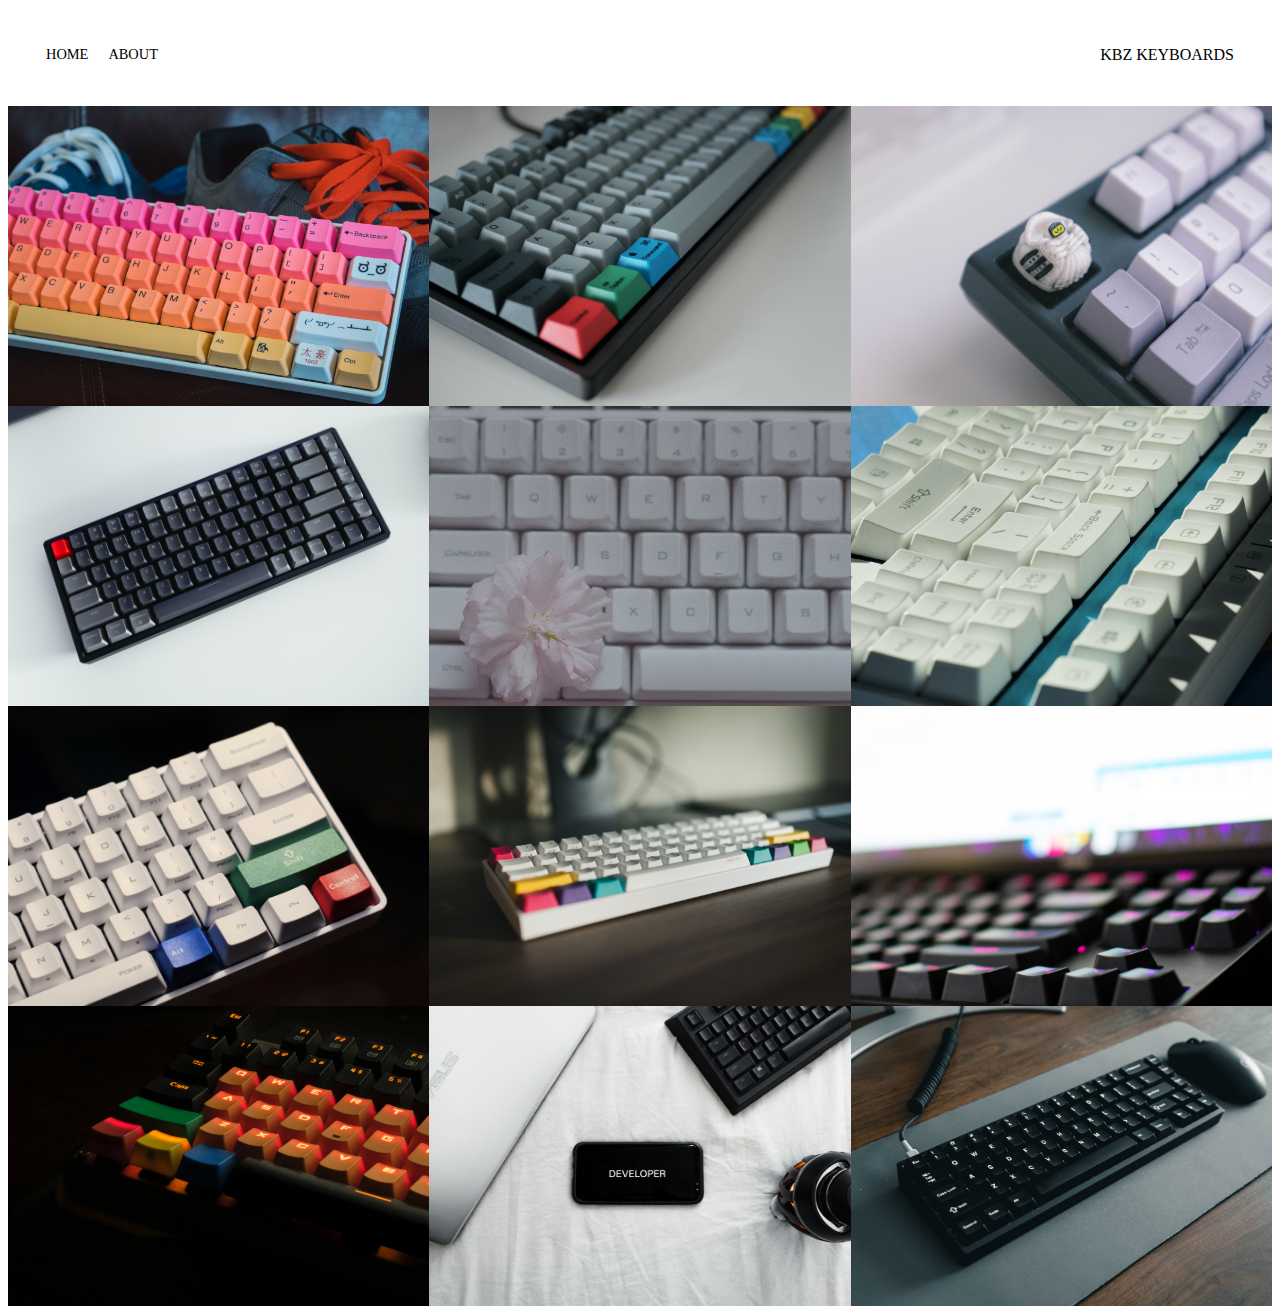
==== index.html @ 3fc75298 "First Commit" ====
<!DOCTYPE html>

<html>
<head>
    <meta charset="utf-8" />
    <title>Page Title</title>
    <link href="https://fonts.googleapis.com/css2?family=Lato&display=swap" rel="stylesheet">
    <link rel="stylesheet" href="styles.css">
<head>
<body>
    <div class="container">
        <div class="nav-wrapper">
            <div class="leftcolumn">
                <div class="nav-link-wrapper active-nav-link">
                    <a href="index.html">Home</a>
                </div>
                <div class="nav-link-wrapper active-nav-link">
                    <a href="about.html">About</a>
                </div>
            </div>
            <div class="rightcolumn">
                <div class="brandname">
                    <div class="brandnamelogo">
                        <!--img src="images/logos/kbzlogo.PNG"-->
                    </div>
                    <div>KBZ KEYBOARDS</div>
                </div>
            </div>
        </div>
    </div>
    <div class="content-wrapper">
        <div class="portfolio-items-wrapper">

            <div class="portfolio-item-wrapper">
                <div class="portfolio-image-background" style="background-image:url(images/image1.jpg)"></div>
                <div class="image-text-wrapper">
                    <div class="logo-wrapper">
                        <!--img src="images/logos/kbzlogo.PNG"-->
                    </div>
                    <div class="subtitle">
                        High quality mechanical keyboards for enthusiasts.
                    </div>
                </div>
            </div>
            <div class="portfolio-item-wrapper">
                <div class="portfolio-image-background" style="background-image:url(images/image2.jpg)"></div>
                <div class="image-text-wrapper">
                    <div class="logo-wrapper">
                        <!--img src="images/logos/kbzlogo.PNG"-->
                    </div>
                    <div class="subtitle">
                        High quality mechanical keyboards for enthusiasts.
                    </div>
                </div>
            </div>
            <div class="portfolio-item-wrapper">
                <div class="portfolio-image-background" style="background-image:url(images/image3.jpg)"></div>
                <div class="image-text-wrapper">
                    <div class="logo-wrapper">
                        <!--img src="images/logos/kbzlogo.PNG"-->
                    </div>
                    <div class="subtitle">
                        High quality mechanical keyboards for enthusiasts.
                    </div>
                </div>
            </div>
            <div class="portfolio-item-wrapper">
                <div class="portfolio-image-background" style="background-image:url(images/image4.jpg)"></div>
                <div class="image-text-wrapper">
                    <div class="logo-wrapper">
                        <!--img src="images/logos/kbzlogo.PNG"-->
                    </div>
                    <div class="subtitle">
                        High quality mechanical keyboards for enthusiasts.
                    </div>
                </div>
            </div>
            <div class="portfolio-item-wrapper">
                <div class="portfolio-image-background" style="background-image:url(images/image5.jpg)"></div>
                <div class="image-text-wrapper">
                    <div class="logo-wrapper">
                        <!--img src="images/logos/kbzlogo.PNG"-->
                    </div>
                    <div class="subtitle">
                        High quality mechanical keyboards for enthusiasts.
                    </div>
                </div>
            </div>
            <div class="portfolio-item-wrapper">
                <div class="portfolio-image-background" style="background-image:url(images/image6.jpg)"></div>
                <div class="image-text-wrapper">
                    <div class="logo-wrapper">
                        <!--img src="images/logos/kbzlogo.PNG"-->
                    </div>
                    <div class="subtitle">
                        High quality mechanical keyboards for enthusiasts.
                    </div>
                </div>
            </div>
            <div class="portfolio-item-wrapper">
                <div class="portfolio-image-background" style="background-image:url(images/image7.jpg)"></div>
                <div class="image-text-wrapper">
                    <div class="logo-wrapper">
                        <!--img src="images/logos/kbzlogo.PNG"-->
                    </div>
                    <div class="subtitle">
                        High quality mechanical keyboards for enthusiasts.
                    </div>
                </div>
            </div>
            <div class="portfolio-item-wrapper">
                <div class="portfolio-image-background" style="background-image:url(images/image8.jpg)"></div>
                <div class="image-text-wrapper">
                    <div class="logo-wrapper">
                        <!--img src="images/logos/kbzlogo.PNG"-->
                    </div>
                    <div class="subtitle">
                        High quality mechanical keyboards for enthusiasts.
                    </div>
                </div>
            </div>
            <div class="portfolio-item-wrapper">
                <div class="portfolio-image-background" style="background-image:url(images/image9.jpg)"></div>
                <div class="image-text-wrapper">
                    <div class="logo-wrapper">
                        <!--img src="images/logos/kbzlogo.PNG"-->
                    </div>
                    <div class="subtitle">
                        High quality mechanical keyboards for enthusiasts.
                    </div>
                </div>
            </div>
            <div class="portfolio-item-wrapper">
                <div class="portfolio-image-background" style="background-image:url(images/image10.jpg)"></div>
                <div class="image-text-wrapper">
                    <div class="logo-wrapper">
                        <!--img src="images/logos/kbzlogo.PNG"-->
                    </div>
                    <div class="subtitle">
                        High quality mechanical keyboards for enthusiasts.
                    </div>
                </div>
            </div>
            <div class="portfolio-item-wrapper">
                <div class="portfolio-image-background" style="background-image:url(images/image11.jpg)"></div>
                <div class="image-text-wrapper">
                    <div class="logo-wrapper">
                        <!--img src="images/logos/kbzlogo.PNG"-->
                    </div>
                    <div class="subtitle">
                        High quality mechanical keyboards for enthusiasts.
                    </div>
                </div>
            </div>
            <div class="portfolio-item-wrapper">
                <div class="portfolio-image-background" style="background-image:url(images/image12.jpg)"></div>
                <div class="image-text-wrapper">
                    <div class="logo-wrapper">
                        <!--img src="images/logos/kbzlogo.PNG--">
                    </div>
                    <div class="subtitle">
                        High quality mechanical keyboards for enthusiasts.
                    </div>
                </div>
            </div>

        </div>
    </div>
</body>
<script>
    const portfolioItems = document.querySelectorAll('.portfolio-item-wrapper')
    portfolioItems.forEach(portfolioItem => {
        portfolioItem.addEventListener('mouseover', () =>{
            //console.log(portfolioItem);
            //console.log(portfolioItem.childNodes[1].classList);
            portfolioItem.childNodes[1].classList.add('image-darken');
        })
        portfolioItem.addEventListener('mouseout', () =>{
            portfolioItem.childNodes[1].classList.remove('image-darken');
        })
    })
</script>
</html>
---- styles.css ----
/*Master Styles*/
.body {
    margin: 0px;
    font-family: "Lato", sans-serif;
}

.container {
    display: grid;
    grid-template-columns: 1fr;
    
}

/*Nav Styles*/
.nav-wrapper {
    display: flex;
    justify-content: space-between;
    padding: 38px;
}

.leftcolumn {
    display: flex;
}
.rightcolumn {
    display: flex;
}

.nav-wrapper > .leftcolumn > div{
    margin-right: 20px;
    font-size: .9em;
    text-transform: uppercase;
}

.nav-link-wrapper {
    height: 22px;
    border-bottom: 1px solid transparent;
    transition: 0.5s;
}

.nav-link-wrapper a{
    color: #8a8a8a;
    text-decoration: none;
    transition: 0.5s;
}

.nav-link-wrapper:hover{
    border-bottom: 1px solid black;
}

.nav-link-wrapper a:hover{
    color: black;
}

.active-nav-link {
    border-bottom: black;
}

.active-nav-link a{
    color: black !important;
}

/*Portfolio Styles*/
.portfolio-items-wrapper {
    display: grid;
    grid-template-columns: 1fr 1fr 1fr;
}

.portfolio-item-wrapper {
    position: relative;
}

.portfolio-image-background {
    height: 300px;
    width: 100%;
    background-size: cover;
    background-position: center;
    background-repeat: no-repeat;
}

.image-text-wrapper {
    position: absolute;
    top: 0;
    display: flex;
    flex-direction: column;
    justify-content: center;
    align-items: center;
    height: 100%;
    text-align: center;
    padding-left: 100px;
    padding-right: 100px;
}

.logo-wrapper img{
    width: 50%;
    margin-bottom: 20px;
}

.image-text-wrapper .subtitle{
    transition: 1s;
    font-weight: 600;
    color: transparent;
}
.image-text-wrapper:hover .subtitle {
    font-weight: 600;
    color: lightseagreen;

}

.image-darken {
    transition: 1s;
    filter: brightness(10%);

}

/*About Page Styles*/

.two-column-wrapper {
    display: grid;
    justify-content: space-around;
    grid-template-columns: 1fr 1fr;
}

.profile-image-wrapper {
    width: 100%;

}

.profile-content-wrapper {
    padding: 30px;
}

.profile-content-wrapper h1{
    color: lightseagreen;
}
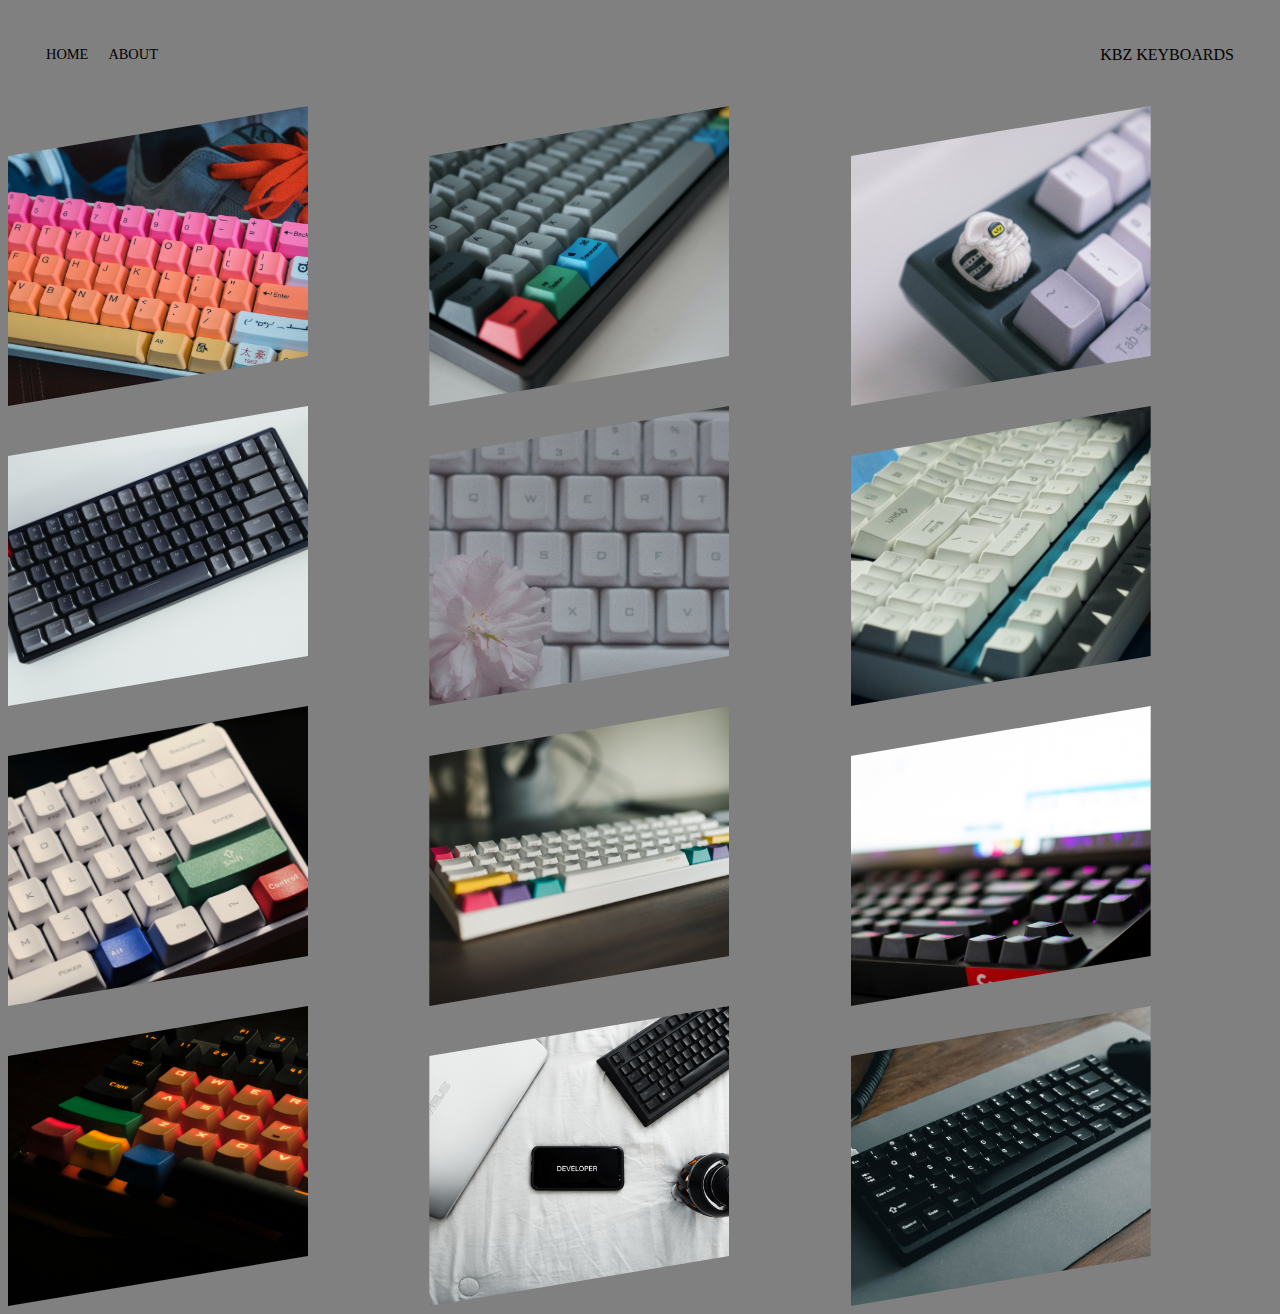
==== commit 8b745d21: "Added Background Color, Custom Image Crop using clip-path: polygon(), Fixed Padding Issues" ====
--- a/index.html
+++ b/index.html
@@ -3,11 +3,11 @@
 <html>
 <head>
     <meta charset="utf-8" />
-    <title>Page Title</title>
+    <title style="background-color:grey;">Page Title</title>
     <link href="https://fonts.googleapis.com/css2?family=Lato&display=swap" rel="stylesheet">
     <link rel="stylesheet" href="styles.css">
 <head>
-<body>
+<body style="background-color:grey;">
     <div class="container">
         <div class="nav-wrapper">
             <div class="leftcolumn">
@@ -156,7 +156,7 @@
                 <div class="portfolio-image-background" style="background-image:url(images/image12.jpg)"></div>
                 <div class="image-text-wrapper">
                     <div class="logo-wrapper">
-                        <!--img src="images/logos/kbzlogo.PNG--">
+                        <!--img src="images/logos/kbzlogo.PNG"-->
                     </div>
                     <div class="subtitle">
                         High quality mechanical keyboards for enthusiasts.
--- a/styles.css
+++ b/styles.css
@@ -69,11 +69,18 @@
 }
 
 .portfolio-image-background {
-    height: 300px;
-    width: 100%;
+    /*height: 300px;
+    width: 100%; */
     background-size: cover;
     background-position: center;
     background-repeat: no-repeat;
+
+    width: 300px;
+    height: 300px;
+    clip-path: polygon( 0 50px, 
+                        0 300px, 
+                        300px 250px, 
+                        300px 0);
 }
 
 .image-text-wrapper {
@@ -115,17 +122,23 @@
 
 .two-column-wrapper {
     display: grid;
-    justify-content: space-around;
+    justify-content: space-evenly;
     grid-template-columns: 1fr 1fr;
 }
 
 .profile-image-wrapper {
-    width: 100%;
-
+    padding-left: 0px;
+    width: 120px;
+    height: 120px;
+    clip-path: polygon( 0 50px, 
+                        0 300px, 
+                        300px 250px, 
+                        300px 0 );
+    border-radius: 50px;
 }
 
 .profile-content-wrapper {
-    padding: 30px;
+    padding-right: 0px;
 }
 
 .profile-content-wrapper h1{
